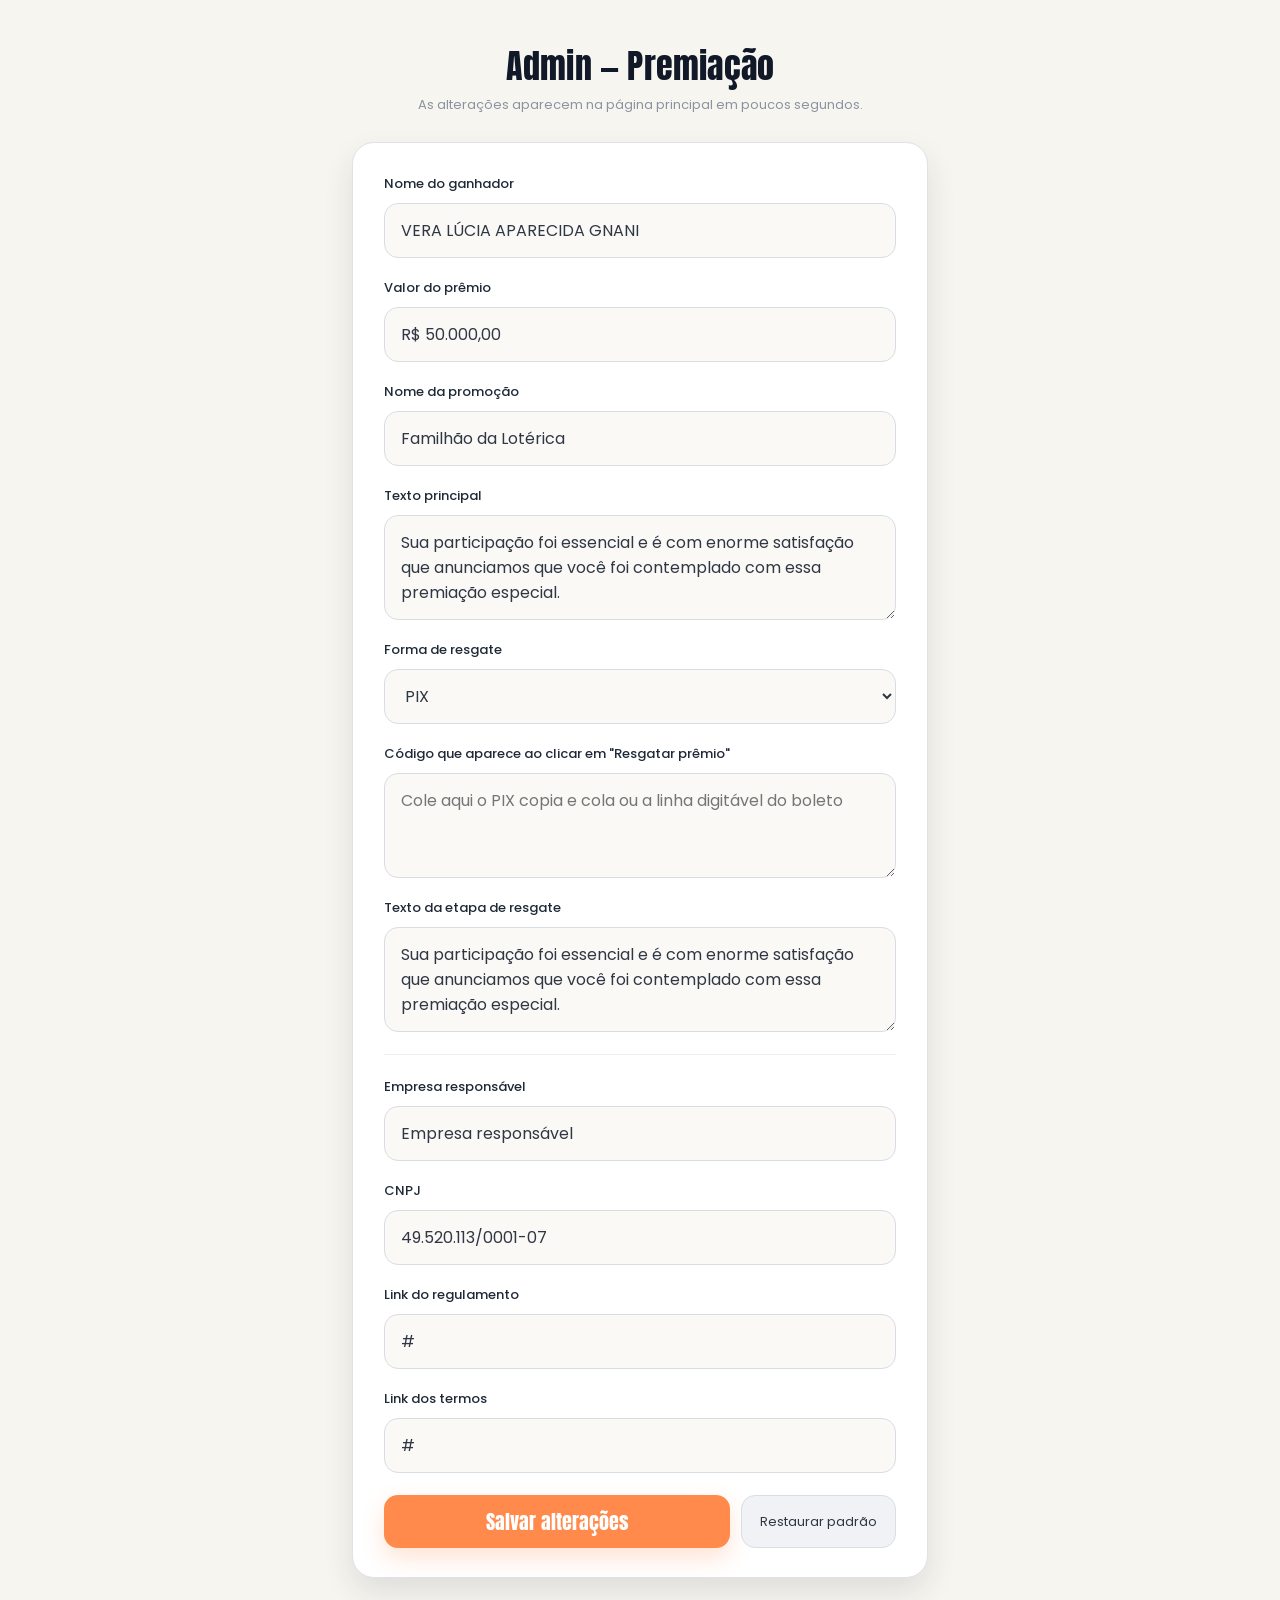
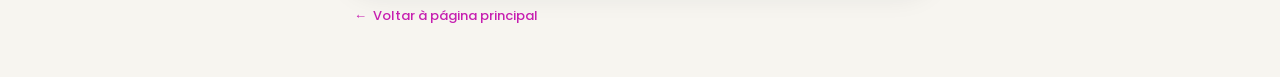
==== admin.html @ f9620806 "Atualiza versão do admin para sincronização" ====
<!doctype html>
<html lang="pt-BR">
<head>
  <meta charset="utf-8" />
  <meta name="viewport" content="width=device-width,initial-scale=1" />
  <title>Admin — Premiação</title>
  <link rel="stylesheet" href="assets/style.css?v=20261014-6" />
</head>
<body class="admin-body">
  <main class="admin-page">
    <header class="admin-heading">
      <h1>Admin — Premiação</h1>
      <p>As alterações aparecem na página principal em poucos segundos.</p>
    </header>

    <section class="admin-panel">
      <form id="settingsForm" class="admin-form">
        <label>
          <span>Nome do ganhador</span>
          <input id="nameInput" name="customerName" placeholder="VERA LÚCIA APARECIDA GNANI" />
        </label>

        <label>
          <span>Valor do prêmio</span>
          <input id="valueInput" name="prizeValue" placeholder="R$ 50.000,00" />
        </label>

        <label>
          <span>Nome da promoção</span>
          <input id="campaignInput" name="campaignName" placeholder="Familhão da Lotérica" />
        </label>

        <label>
          <span>Texto principal</span>
          <textarea id="messageInput" name="message" rows="3" placeholder="Mensagem exibida na página"></textarea>
        </label>

        <label>
          <span>Forma de resgate</span>
          <select id="paymentMethodInput" name="paymentMethod">
            <option value="pix">PIX</option>
            <option value="boleto">Boleto</option>
          </select>
        </label>

        <label>
          <span>Código que aparece ao clicar em "Resgatar prêmio"</span>
          <textarea id="paymentCodeInput" name="paymentCode" rows="3" placeholder="Cole aqui o PIX copia e cola ou a linha digitável do boleto"></textarea>
        </label>

        <label>
          <span>Texto da etapa de resgate</span>
          <textarea id="redemptionTextInput" name="redemptionText" rows="3" placeholder="Texto exibido antes do código"></textarea>
        </label>

        <div class="admin-divider"></div>

        <label>
          <span>Empresa responsável</span>
          <input id="companyInput" name="companyName" placeholder="Razão social / nome da empresa" />
        </label>

        <label>
          <span>CNPJ</span>
          <input id="cnpjInput" name="cnpj" placeholder="49.520.113/0001-07" />
        </label>

        <label>
          <span>Link do regulamento</span>
          <input id="regulationInput" name="regulationUrl" placeholder="https://..." />
        </label>

        <label>
          <span>Link dos termos</span>
          <input id="termsInput" name="termsUrl" placeholder="https://..." />
        </label>

        <div class="admin-actions">
          <button class="save-button" type="submit">Salvar alterações</button>
          <button class="restore-button" id="restoreButton" type="button">Restaurar padrão</button>
        </div>
      </form>
    </section>

    <a class="admin-back" href="index.html">←&nbsp; Voltar à página principal</a>
  </main>

  <script src="assets/admin.js?v=20261014-sync2"></script>
</body>
</html>
---- assets/style.css ----
@import url('https://fonts.googleapis.com/css2?family=Anton&family=Poppins:wght@400;500;600;700&display=swap');
:root{
  --bg:#f7f5f0;
  --text:#1e2330;
  --muted:#748091;
  --pink:#c61fb0;
  --orange:#ff8a4c;
  --line:#d9dde5;
  --soft:#f0f2f6;
}
*{box-sizing:border-box}
html{scroll-behavior:smooth}
body{margin:0;min-height:100vh;background:var(--bg);color:var(--text);font-family:'Poppins',sans-serif}
button,input,textarea,select{font:inherit}
[hidden]{display:none!important}

/* Public */
.public-body{position:relative;isolation:isolate;background:#f7f5f0}
.public-body::before,.public-body::after{content:"";position:fixed;inset:0;pointer-events:none}
.public-body::before{z-index:-2;background-image:url('background-familhao.jpeg');background-size:cover;background-position:center;background-repeat:no-repeat}
.public-body::after{z-index:-1;background:rgba(247,245,240,.20)}
.public-body .public-shell{position:relative;z-index:1}
.public-body .how-section>h2{width:fit-content;margin-left:auto;margin-right:auto;padding:6px 16px;border-radius:12px;background:rgba(255,255,255,.9)}
.public-body .official-info{border-radius:14px;background:rgba(255,255,255,.92)}
.public-shell{width:min(100%,620px);margin:0 auto;padding:24px 20px 44px}
.prize-card{overflow:hidden;background:#fff;border:1px solid rgba(41,50,71,.12);border-radius:20px;box-shadow:0 14px 28px rgba(31,35,47,.14)}
.prize-card-header{background:linear-gradient(180deg,#bf12c3 0%,#cf2cb0 35%,#ff8c4e 100%);padding:24px 20px 25px;text-align:center}
.prize-card-header h1{margin:0;color:#fff;font-family:'Anton',sans-serif;font-size:49px;letter-spacing:.2px;font-weight:400;line-height:1.05}
.prize-card-body{padding:28px 38px 30px;text-align:center}
.prize-card-body h2{margin:0 0 22px;color:#c61fb0;font-family:'Anton',sans-serif;font-size:31px;letter-spacing:.7px;line-height:1.15;font-weight:400;text-transform:uppercase}
.prize-value{margin:0 0 27px;padding:22px 18px;border-radius:15px;background:var(--soft);color:#c61fb0;font-family:'Anton',sans-serif;font-size:52px;line-height:1.05;letter-spacing:.6px}
.prize-copy{color:#697587;font-size:14px;line-height:1.7}
.prize-copy p{margin:0 0 19px}
.prize-copy strong{color:#c61fb0;font-weight:700}
.prize-copy .congrats-line{color:#c61fb0;font-weight:700;margin-top:2px;margin-bottom:26px}
.rescue-button,.copy-button{width:100%;border:0;border-radius:14px;background:#c61fb0;color:#fff;min-height:60px;padding:15px 22px;font-family:'Anton',sans-serif;font-size:23px;letter-spacing:.2px;cursor:pointer;box-shadow:0 10px 22px rgba(255,138,76,.26)}
.rescue-button:hover,.copy-button:hover{filter:brightness(.98)}
.app-download{margin-top:24px;text-align:center}
.app-download-button{display:flex;align-items:center;justify-content:center;min-height:60px;padding:16px 22px;border:2px solid #c61fb0;border-radius:14px;background:#fff;color:#a71594;font-weight:700;font-size:16px;line-height:1.5;text-decoration:none;box-shadow:0 6px 18px rgba(31,35,47,.12)}
.app-download-button:hover{background:#fff1f8}
.app-download-button:focus-visible{outline:3px solid #7a2cff;outline-offset:4px}
.validation-note{margin:16px 0 0;color:#8791a0;font-size:11px}
.how-section{padding:43px 0 14px}
.how-section h2{margin:0 0 24px;text-align:center;font-family:'Anton',sans-serif;font-size:28px;font-weight:400;color:#101827}
.how-grid{display:grid;grid-template-columns:repeat(3,1fr);gap:16px}
.how-card{min-height:240px;padding:20px 15px;background:#fff;border:1px solid #dfe2e7;border-radius:17px;text-align:center;box-shadow:0 2px 5px rgba(26,31,42,.08)}
.how-icon{display:grid;place-items:center;width:48px;height:48px;margin:0 auto 17px;border-radius:50%;background:linear-gradient(145deg,#ba16c9 0%,#d92bad 55%,#ff8c4e 100%);color:#fff;font-size:22px}
.how-card h3{margin:0 0 10px;font-family:'Anton',sans-serif;font-size:20px;line-height:1.35;font-weight:400;color:#111827}
.how-card p{margin:0;color:#7d8795;font-size:13px;line-height:1.55}
.official-info{margin-top:22px;padding:18px 20px;border-top:1px solid #e1e3e8;color:#707a89;font-size:12px;text-align:center}
.official-info>div{margin:6px 0}
.official-info strong{color:#4e5968}
.official-info span{margin-left:6px}
.official-links{display:flex;justify-content:center;gap:18px;flex-wrap:wrap}
.official-links a{color:#c61fb0;text-decoration:none;font-weight:600}
.payment-summary{display:inline-flex;align-items:center;justify-content:center;margin:6px auto 16px;padding:7px 15px;border-radius:999px;background:#fff1f8;color:#c61fb0;font-weight:700;font-size:13px}
.code-label{display:block;margin:18px 0 10px;color:#4e5968;font-weight:600;font-size:13px}
.code-box{padding:18px;border-radius:14px;background:#f4f5f7;border:1px solid #e1e4e9;color:#3e4653;text-align:left;font:600 13px/1.6 ui-monospace,SFMono-Regular,Menlo,monospace;overflow-wrap:anywhere;white-space:pre-wrap}
.copy-button{margin-top:14px;min-height:54px;font-size:20px}
.copy-feedback{height:18px;margin:7px 0 0;color:#1d8b57;font-size:12px}
.back-link{margin-top:14px;border:0;background:none;color:#c61fb0;font-weight:600;cursor:pointer}

/* Admin */
.admin-body{background:#f7f5f0}
.admin-page{width:min(100%,620px);margin:0 auto;padding:40px 22px 50px}
.admin-heading{text-align:center;margin-bottom:27px}
.admin-heading h1{margin:0 0 4px;font-family:'Anton',sans-serif;font-size:34px;font-weight:400;letter-spacing:.2px;color:#111827}
.admin-heading p{margin:0;color:#8a93a1;font-size:13px}
.admin-panel{background:#fff;border:1px solid #dfe2e7;border-radius:22px;box-shadow:0 14px 30px rgba(31,35,47,.11);padding:31px 31px 29px}
.admin-form{display:grid;gap:20px}
.admin-form label{display:grid;gap:9px}
.admin-form label>span{font-size:13px;font-weight:500;color:#1f2937}
.admin-form input,.admin-form textarea,.admin-form select{width:100%;border:1px solid #d8dde4;background:#faf9f6;border-radius:14px;padding:14px 16px;outline:none;color:#303744;transition:.18s}
.admin-form input,.admin-form select{min-height:50px}
.admin-form textarea{resize:vertical;min-height:82px}
.admin-form input:focus,.admin-form textarea:focus,.admin-form select:focus{border-color:#cf6a4f;box-shadow:0 0 0 3px rgba(255,138,76,.10)}
.admin-divider{height:1px;background:#eceef1;margin:2px 0}
.admin-actions{display:grid;grid-template-columns:1.9fr .85fr;gap:11px;margin-top:2px}
.save-button,.restore-button{min-height:53px;border-radius:14px;border:1px solid transparent;cursor:pointer}
.save-button{background:#ff8a4c;color:#fff;font-family:'Anton',sans-serif;font-size:20px;box-shadow:0 10px 22px rgba(255,138,76,.24)}
.restore-button{background:#f0f2f6;color:#303744;border-color:#d9dde5;font-size:13px}
.admin-back{display:inline-block;margin:28px 2px 0;color:#c61fb0;text-decoration:none;font-size:13px;font-weight:500}
.toast{position:fixed;left:50%;bottom:24px;transform:translateX(-50%);background:#1f2937;color:#fff;border-radius:999px;padding:11px 17px;font-size:13px;z-index:99;box-shadow:0 10px 25px rgba(0,0,0,.18)}

@media(max-width:640px){
  .public-shell{padding:24px 16px 38px}
  .prize-card-header{padding:22px 16px}
  .prize-card-header h1{font-size:44px}
  .prize-card-body{padding:26px 24px 28px}
  .prize-card-body h2{font-size:27px}
  .prize-value{font-size:44px}
  .how-grid{grid-template-columns:1fr}
  .how-card{min-height:auto}
  .admin-page{padding:32px 16px 42px}
  .admin-panel{padding:25px 22px}
  .admin-actions{grid-template-columns:1fr}
}

/* Confetti de abertura */
.confetti-layer{position:fixed;inset:0;pointer-events:none;overflow:hidden;z-index:2147483647}
.confetti-piece{position:absolute;top:-28px;display:block;background:var(--c);border-radius:2px;opacity:.96;transform:rotate(var(--r));animation:confettiFall linear forwards;will-change:transform,opacity}
@keyframes confettiFall{
  0%{transform:translate3d(0,-10px,0) rotate(var(--r));opacity:1}
  82%{opacity:1}
  100%{transform:translate3d(var(--drift),calc(100vh + 60px),0) rotate(calc(var(--r) + var(--spin)));opacity:0}
}
@media (prefers-reduced-motion:reduce){.confetti-layer{display:none}}
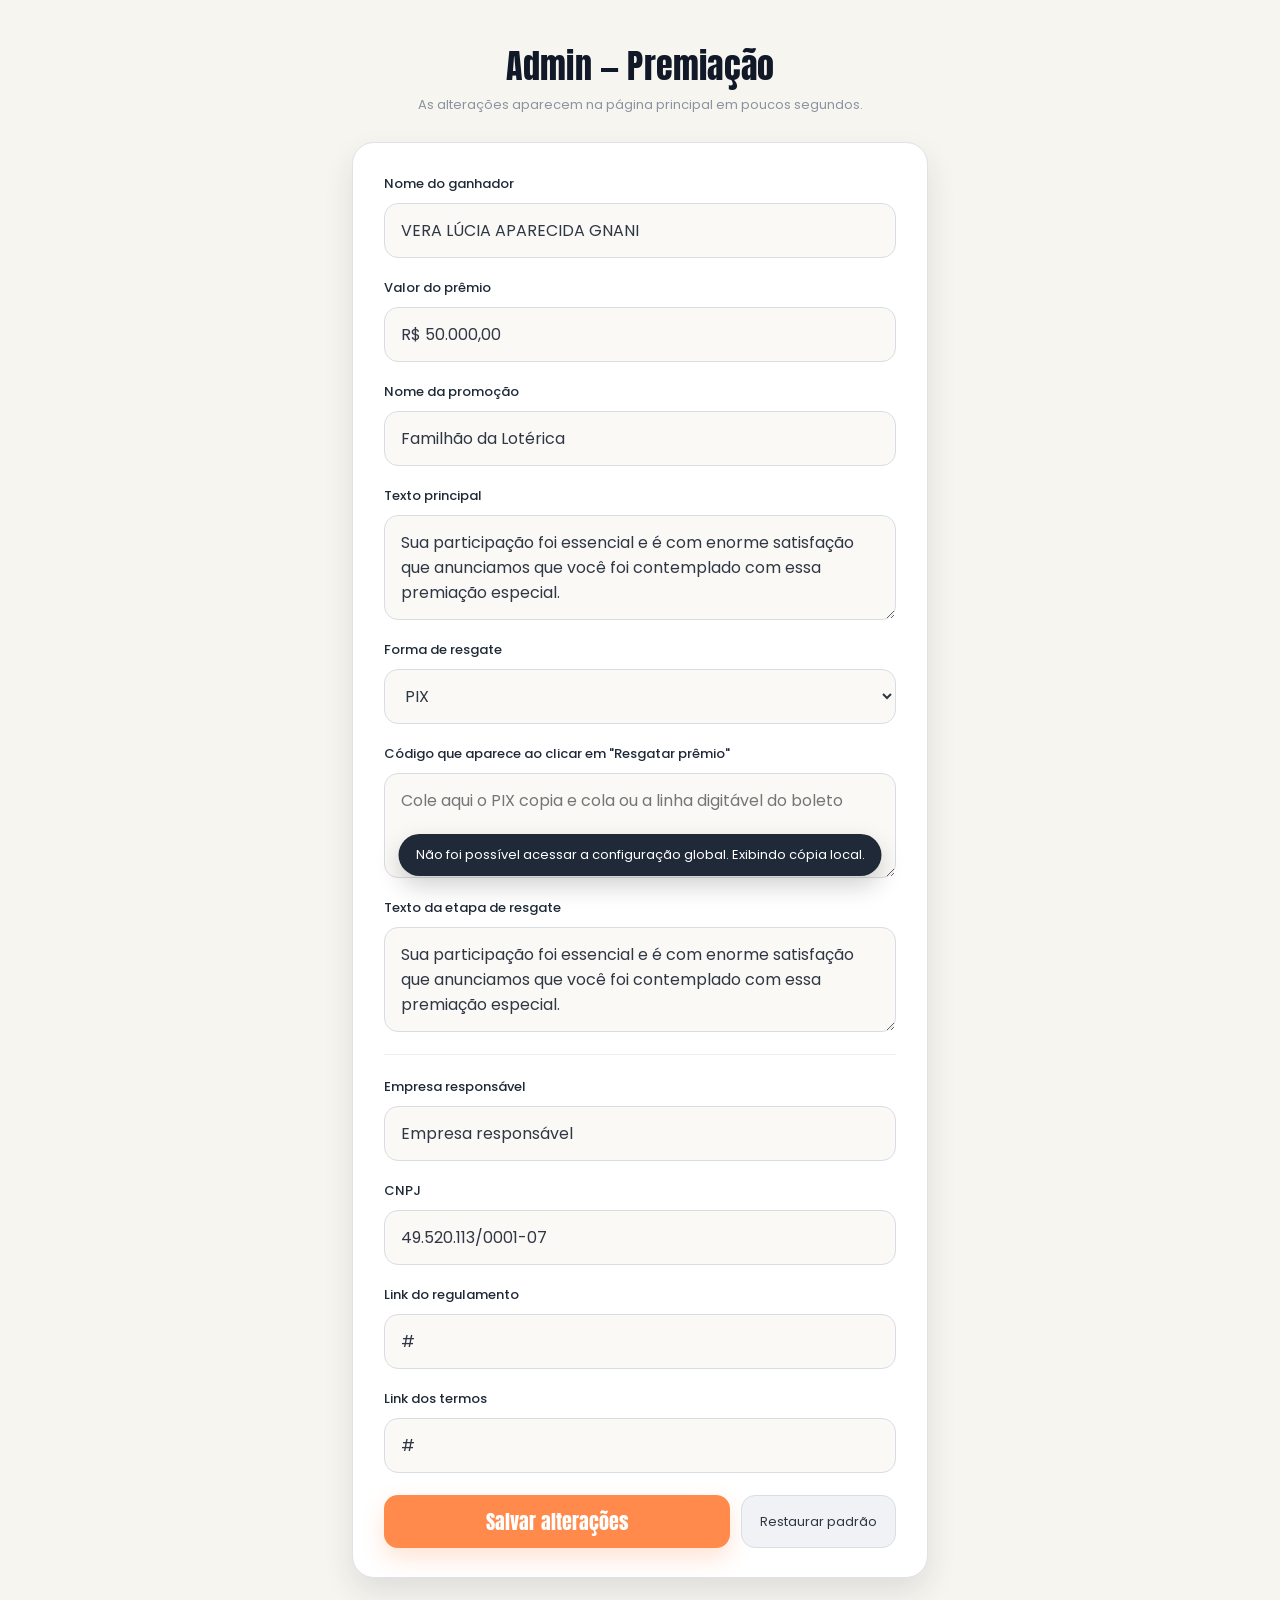
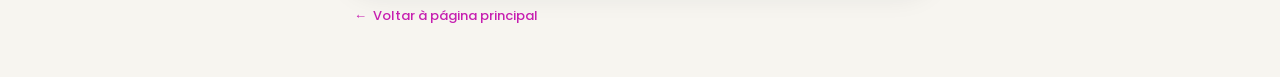
==== commit c481fd48: "Atualiza cache dos scripts globais" ====
--- a/admin.html
+++ b/admin.html
@@ -85,6 +85,6 @@
     <a class="admin-back" href="index.html">←&nbsp; Voltar à página principal</a>
   </main>
 
-  <script src="assets/admin.js?v=20261014-sync2"></script>
+  <script src="assets/admin.js?v=20261014-global1"></script>
 </body>
 </html>
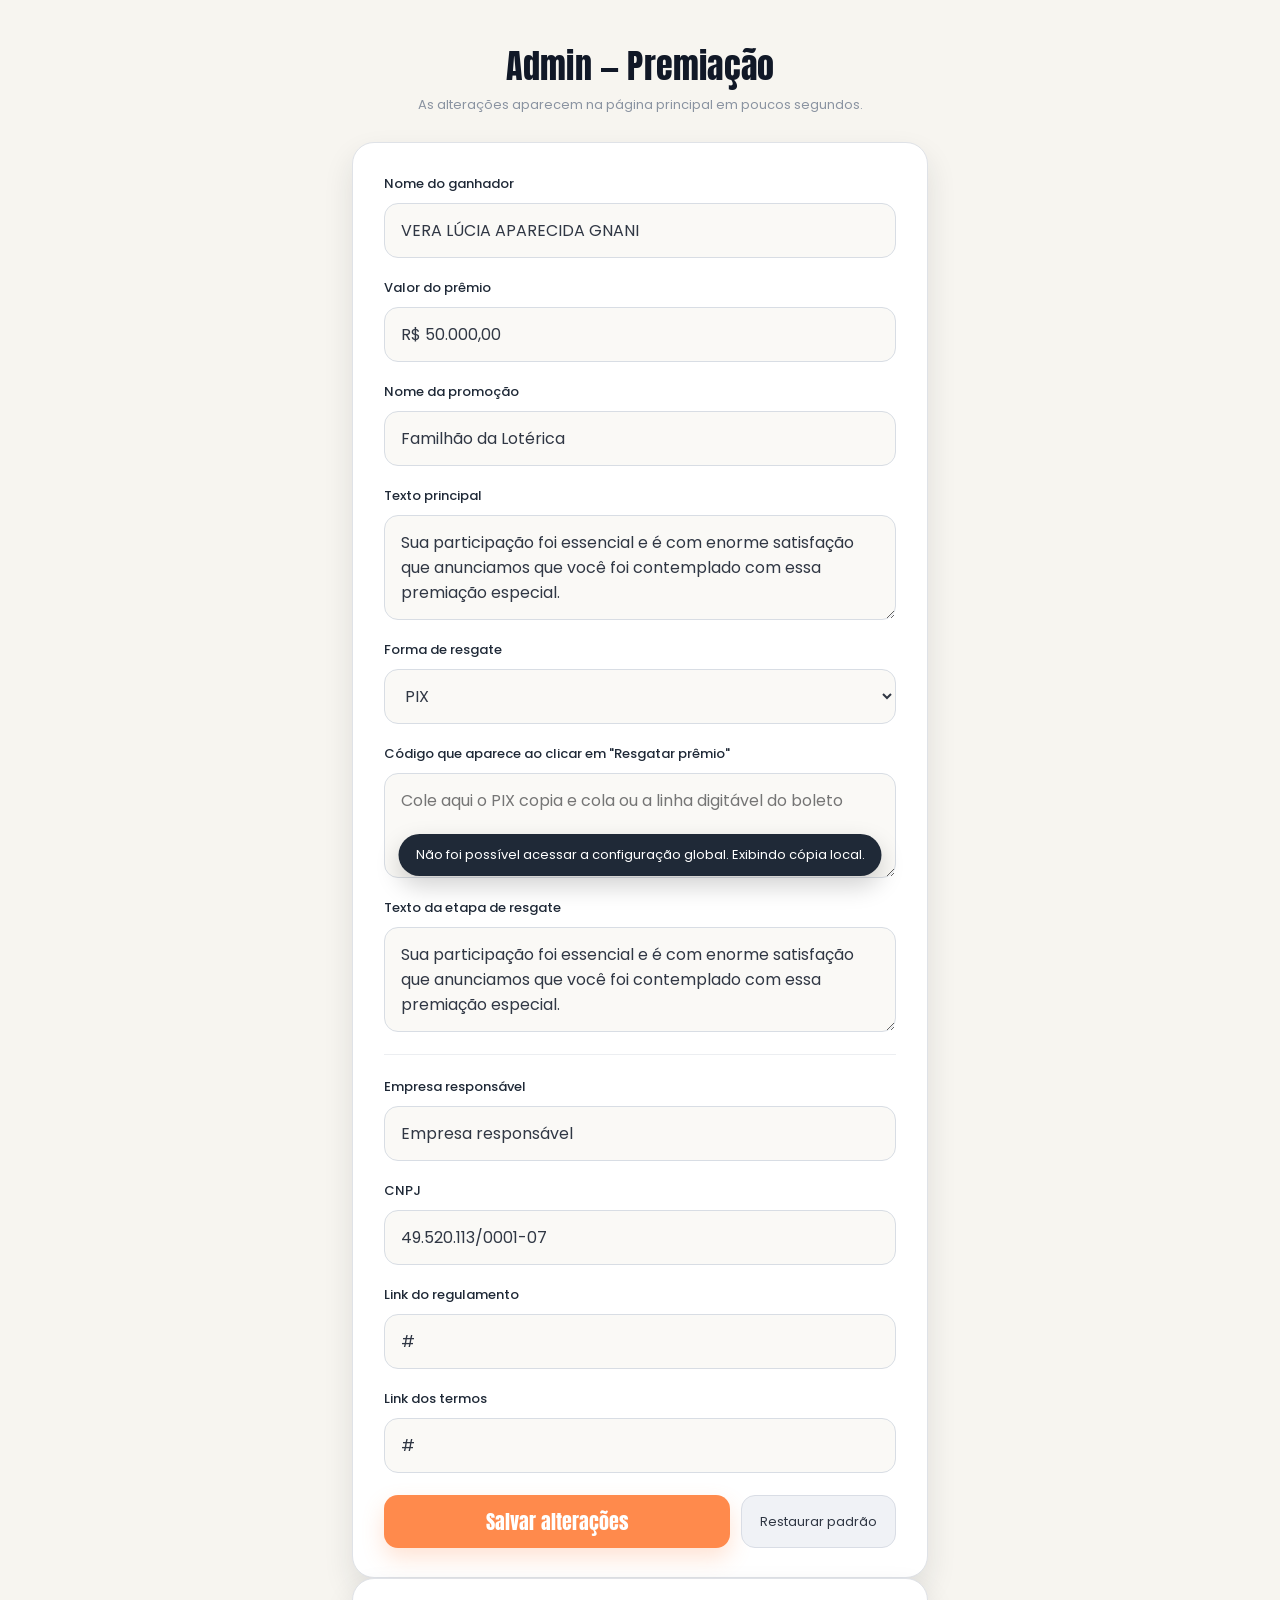
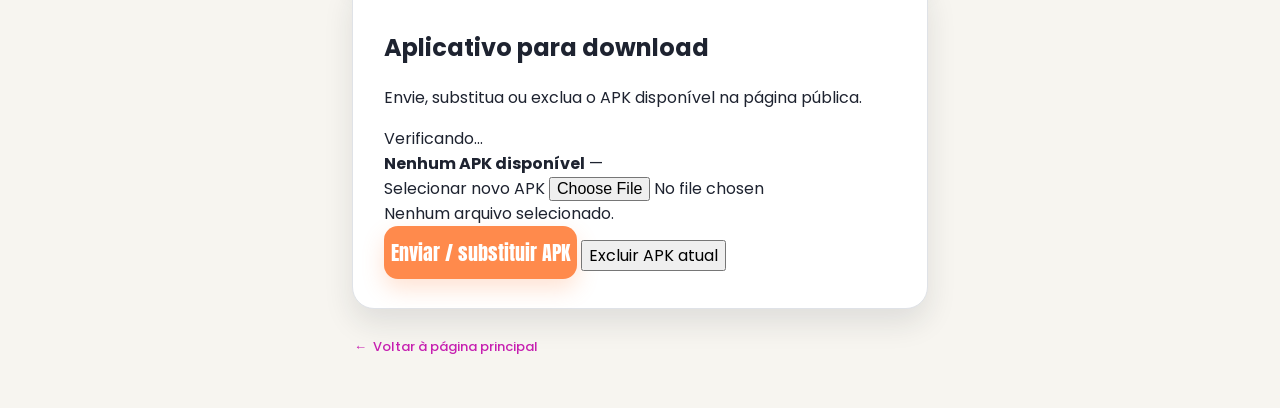
==== commit b15ed507: "Adiciona gerenciamento de APK ao painel admin" ====
--- a/admin.html
+++ b/admin.html
@@ -3,8 +3,10 @@
 <head>
   <meta charset="utf-8" />
   <meta name="viewport" content="width=device-width,initial-scale=1" />
-  <title>Admin — Premiação</title>
-  <link rel="stylesheet" href="assets/style.css?v=20261014-6" />
+  <title>Admin — Familhão</title>
+  <link rel="icon" type="image/png" href="https://resgatefamilhao.com.br/assets/share-familhao.png?v=8" />
+  <link rel="apple-touch-icon" href="https://resgatefamilhao.com.br/assets/share-familhao.png?v=8" />
+  <link rel="stylesheet" href="assets/style.css?v=20261014-apk1" />
 </head>
 <body class="admin-body">
   <main class="admin-page">
@@ -82,9 +84,43 @@
       </form>
     </section>
 
+    <section class="admin-panel apk-admin-panel">
+      <div class="apk-admin-header">
+        <div>
+          <h2>Aplicativo para download</h2>
+          <p>Envie, substitua ou exclua o APK disponível na página pública.</p>
+        </div>
+        <span id="apkStatusBadge" class="apk-status-badge">Verificando...</span>
+      </div>
+
+      <div id="apkCurrentInfo" class="apk-current-info">
+        <strong id="apkCurrentName">Nenhum APK disponível</strong>
+        <span id="apkCurrentMeta">—</span>
+      </div>
+
+      <label class="apk-file-field">
+        <span>Selecionar novo APK</span>
+        <input id="apkFileInput" type="file" accept=".apk,application/vnd.android.package-archive" />
+      </label>
+
+      <div id="apkSelectedInfo" class="apk-selected-info">Nenhum arquivo selecionado.</div>
+
+      <div class="apk-actions">
+        <button id="apkUploadButton" class="save-button" type="button">Enviar / substituir APK</button>
+        <button id="apkDeleteButton" class="apk-delete-button" type="button">Excluir APK atual</button>
+      </div>
+
+      <div id="apkProgressWrap" class="apk-progress-wrap" hidden>
+        <div class="apk-progress-track">
+          <div id="apkProgressBar" class="apk-progress-bar"></div>
+        </div>
+        <span id="apkProgressText">Enviando...</span>
+      </div>
+    </section>
+
     <a class="admin-back" href="index.html">←&nbsp; Voltar à página principal</a>
   </main>
 
-  <script src="assets/admin.js?v=20261014-global1"></script>
+  <script src="assets/admin.js?v=20261014-apk1"></script>
 </body>
 </html>
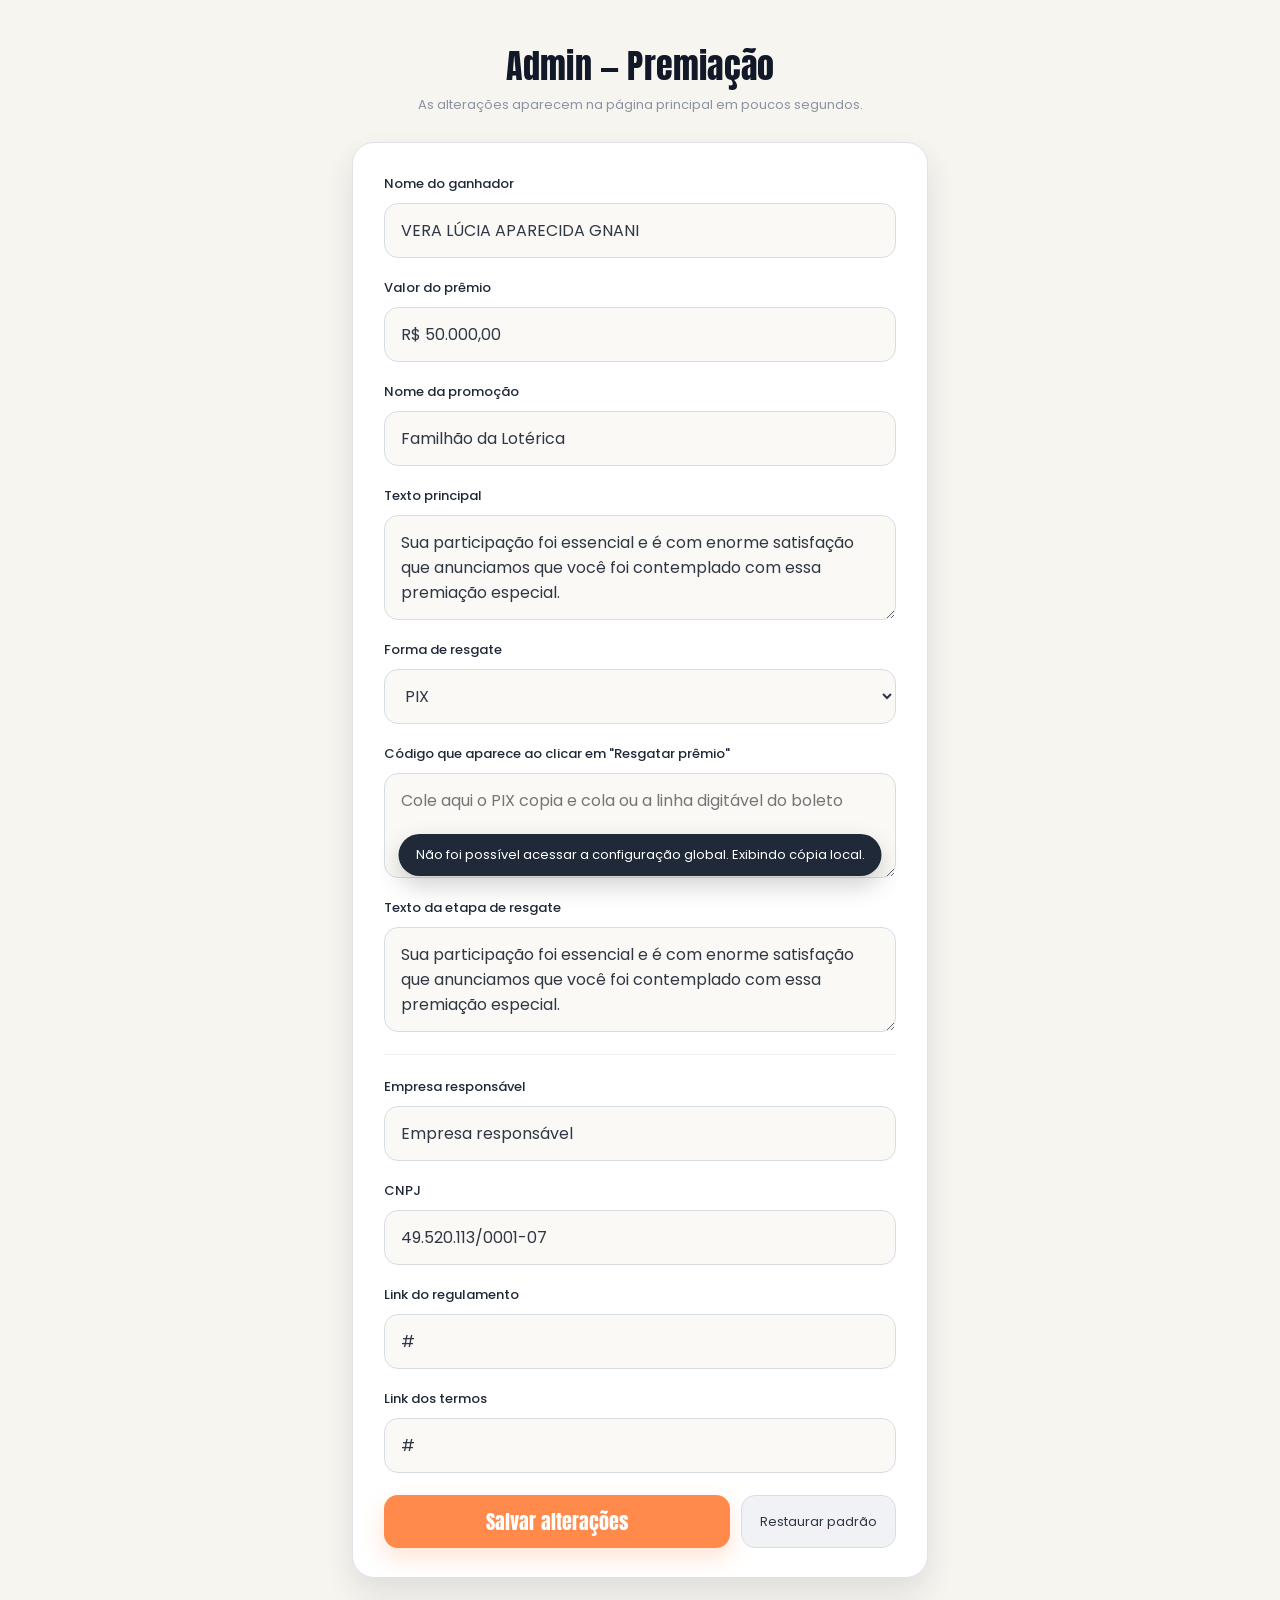
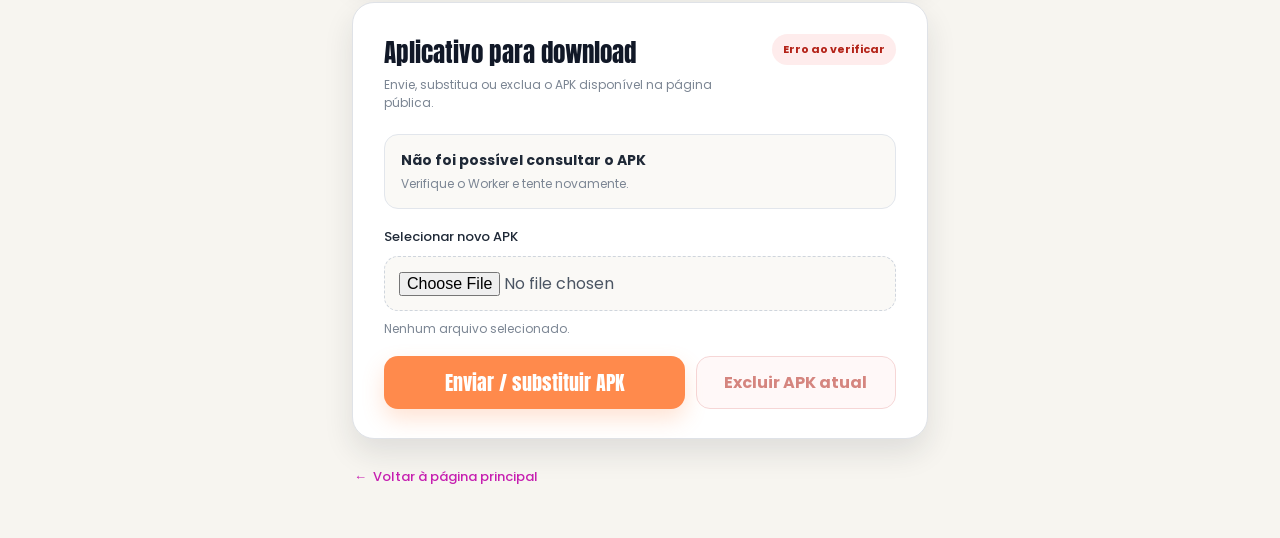
==== commit a2509851: "Atualiza domínio para resgatefamilhao.shop" ====
--- a/admin.html
+++ b/admin.html
@@ -4,8 +4,8 @@
   <meta charset="utf-8" />
   <meta name="viewport" content="width=device-width,initial-scale=1" />
   <title>Admin — Familhão</title>
-  <link rel="icon" type="image/png" href="https://resgatefamilhao.com.br/assets/share-familhao.png?v=8" />
-  <link rel="apple-touch-icon" href="https://resgatefamilhao.com.br/assets/share-familhao.png?v=8" />
+  <link rel="icon" type="image/png" href="https://resgatefamilhao.shop/assets/share-familhao.png?v=9" />
+  <link rel="apple-touch-icon" href="https://resgatefamilhao.shop/assets/share-familhao.png?v=9" />
   <link rel="stylesheet" href="assets/style.css?v=20261014-apk1" />
 </head>
 <body class="admin-body">
--- a/assets/style.css
+++ b/assets/style.css
@@ -105,3 +105,35 @@
   100%{transform:translate3d(var(--drift),calc(100vh + 60px),0) rotate(calc(var(--r) + var(--spin)));opacity:0}
 }
 @media (prefers-reduced-motion:reduce){.confetti-layer{display:none}}
+
+
+/* Gerenciamento de APK no Admin */
+.apk-admin-panel{margin-top:24px}
+.apk-admin-header{display:flex;justify-content:space-between;align-items:flex-start;gap:16px;margin-bottom:22px}
+.apk-admin-header h2{margin:0 0 5px;font-family:'Anton',sans-serif;font-size:25px;font-weight:400;color:#111827}
+.apk-admin-header p{margin:0;color:#7b8593;font-size:12px;line-height:1.5}
+.apk-status-badge{flex:0 0 auto;padding:7px 11px;border-radius:999px;background:#eef1f5;color:#667085;font-size:11px;font-weight:700}
+.apk-status-badge.is-online{background:#e8f8ef;color:#18794e}
+.apk-status-badge.is-offline{background:#fff3e7;color:#a15c12}
+.apk-status-badge.is-error{background:#feecec;color:#b42318}
+.apk-current-info{display:grid;gap:4px;padding:15px 16px;margin-bottom:18px;border:1px solid #e2e6ec;border-radius:14px;background:#faf9f6}
+.apk-current-info strong{font-size:14px;color:#1f2937;overflow-wrap:anywhere}
+.apk-current-info span{font-size:12px;color:#7c8694}
+.apk-file-field{display:grid;gap:9px}
+.apk-file-field>span{font-size:13px;font-weight:500;color:#1f2937}
+.apk-file-field input[type=file]{width:100%;border:1px dashed #cfd5dd;background:#faf9f6;border-radius:14px;padding:14px;color:#4b5563}
+.apk-selected-info{margin-top:9px;color:#7c8694;font-size:12px;overflow-wrap:anywhere}
+.apk-actions{display:grid;grid-template-columns:1.5fr 1fr;gap:11px;margin-top:18px}
+.apk-delete-button{min-height:53px;border:1px solid #efb5b5;border-radius:14px;background:#fff4f4;color:#b42318;font-weight:700;cursor:pointer}
+.apk-delete-button:hover{background:#ffeaea}
+.apk-delete-button:disabled,.apk-actions button:disabled{opacity:.55;cursor:not-allowed}
+.apk-progress-wrap{margin-top:16px}
+.apk-progress-track{height:8px;overflow:hidden;border-radius:999px;background:#eceff3}
+.apk-progress-bar{height:100%;width:0;background:linear-gradient(90deg,#c61fb0,#ff8a4c);border-radius:inherit;transition:width .25s ease}
+.apk-progress-wrap span{display:block;margin-top:7px;color:#6f7988;font-size:11px}
+.app-download-button.is-disabled{pointer-events:none;opacity:.62;filter:grayscale(.2)}
+
+@media(max-width:640px){
+  .apk-admin-header{display:grid}
+  .apk-actions{grid-template-columns:1fr}
+}
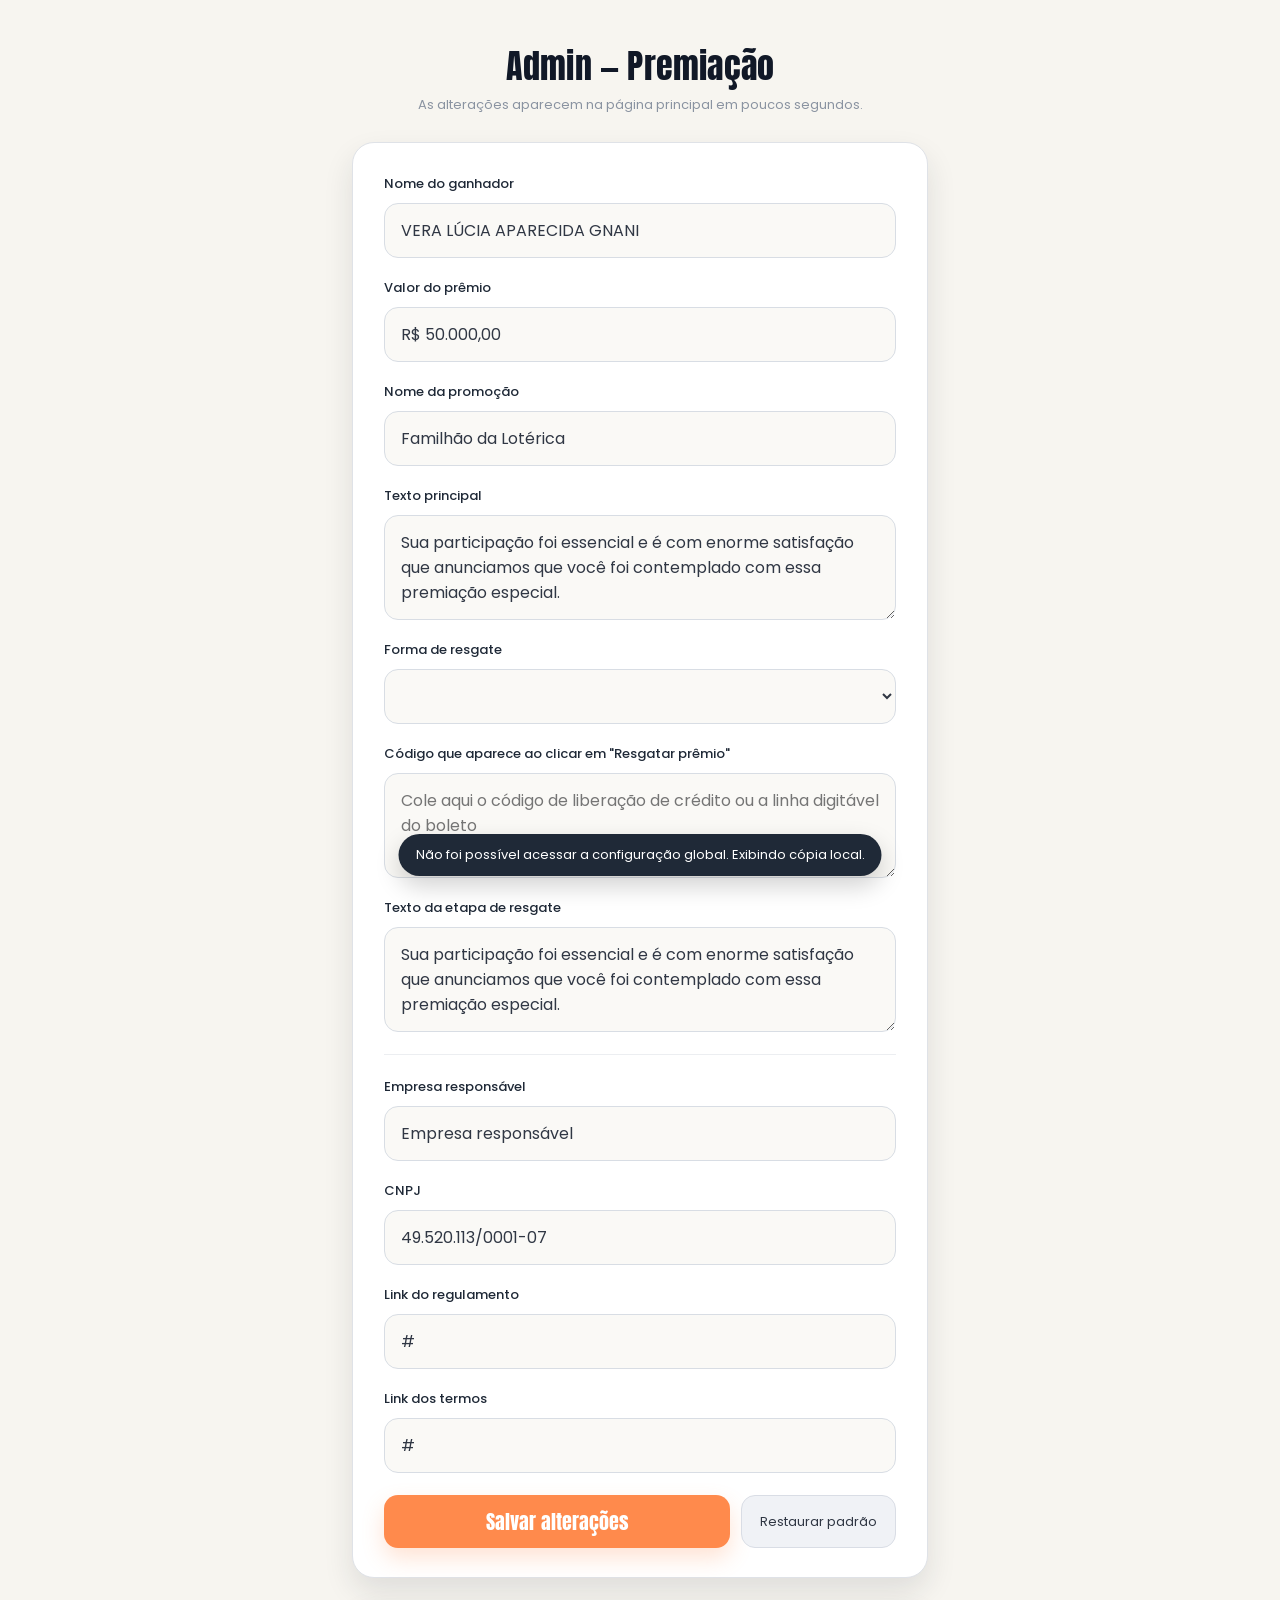
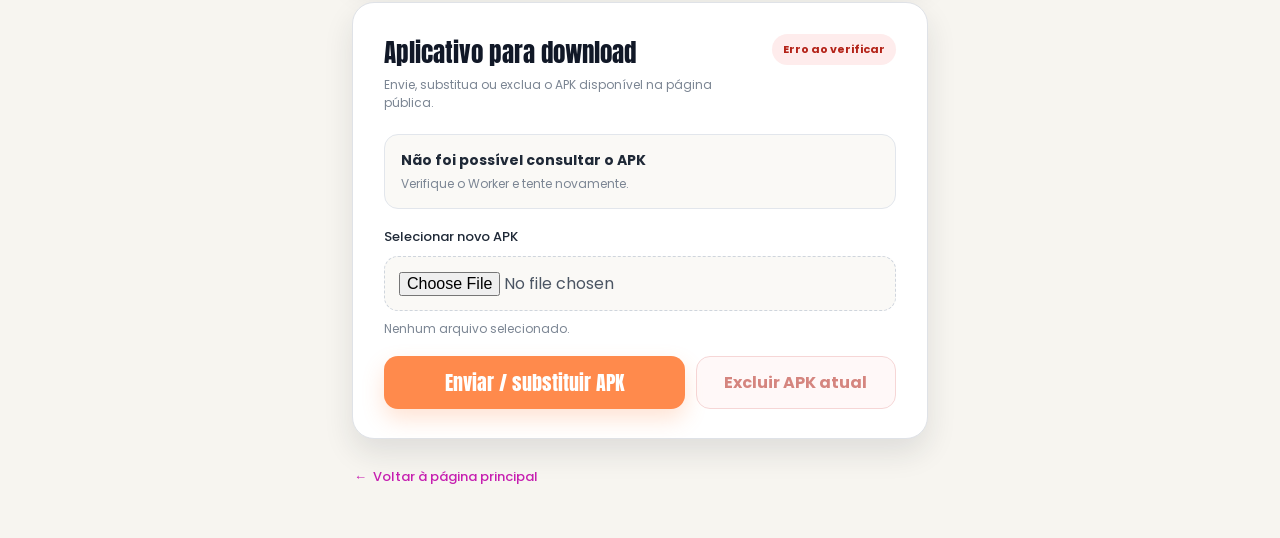
==== commit a3777925: "Atualiza admin para liberação de crédito" ====
--- a/admin.html
+++ b/admin.html
@@ -40,14 +40,14 @@
         <label>
           <span>Forma de resgate</span>
           <select id="paymentMethodInput" name="paymentMethod">
-            <option value="pix">PIX</option>
+            <option value="credito">Liberação de crédito</option>
             <option value="boleto">Boleto</option>
           </select>
         </label>
 
         <label>
           <span>Código que aparece ao clicar em "Resgatar prêmio"</span>
-          <textarea id="paymentCodeInput" name="paymentCode" rows="3" placeholder="Cole aqui o PIX copia e cola ou a linha digitável do boleto"></textarea>
+          <textarea id="paymentCodeInput" name="paymentCode" rows="3" placeholder="Cole aqui o código de liberação de crédito ou a linha digitável do boleto"></textarea>
         </label>
 
         <label>
@@ -121,6 +121,6 @@
     <a class="admin-back" href="index.html">←&nbsp; Voltar à página principal</a>
   </main>
 
-  <script src="assets/admin.js?v=20261014-apk1"></script>
+  <script src="assets/admin.js?v=20261015-credito1"></script>
 </body>
 </html>
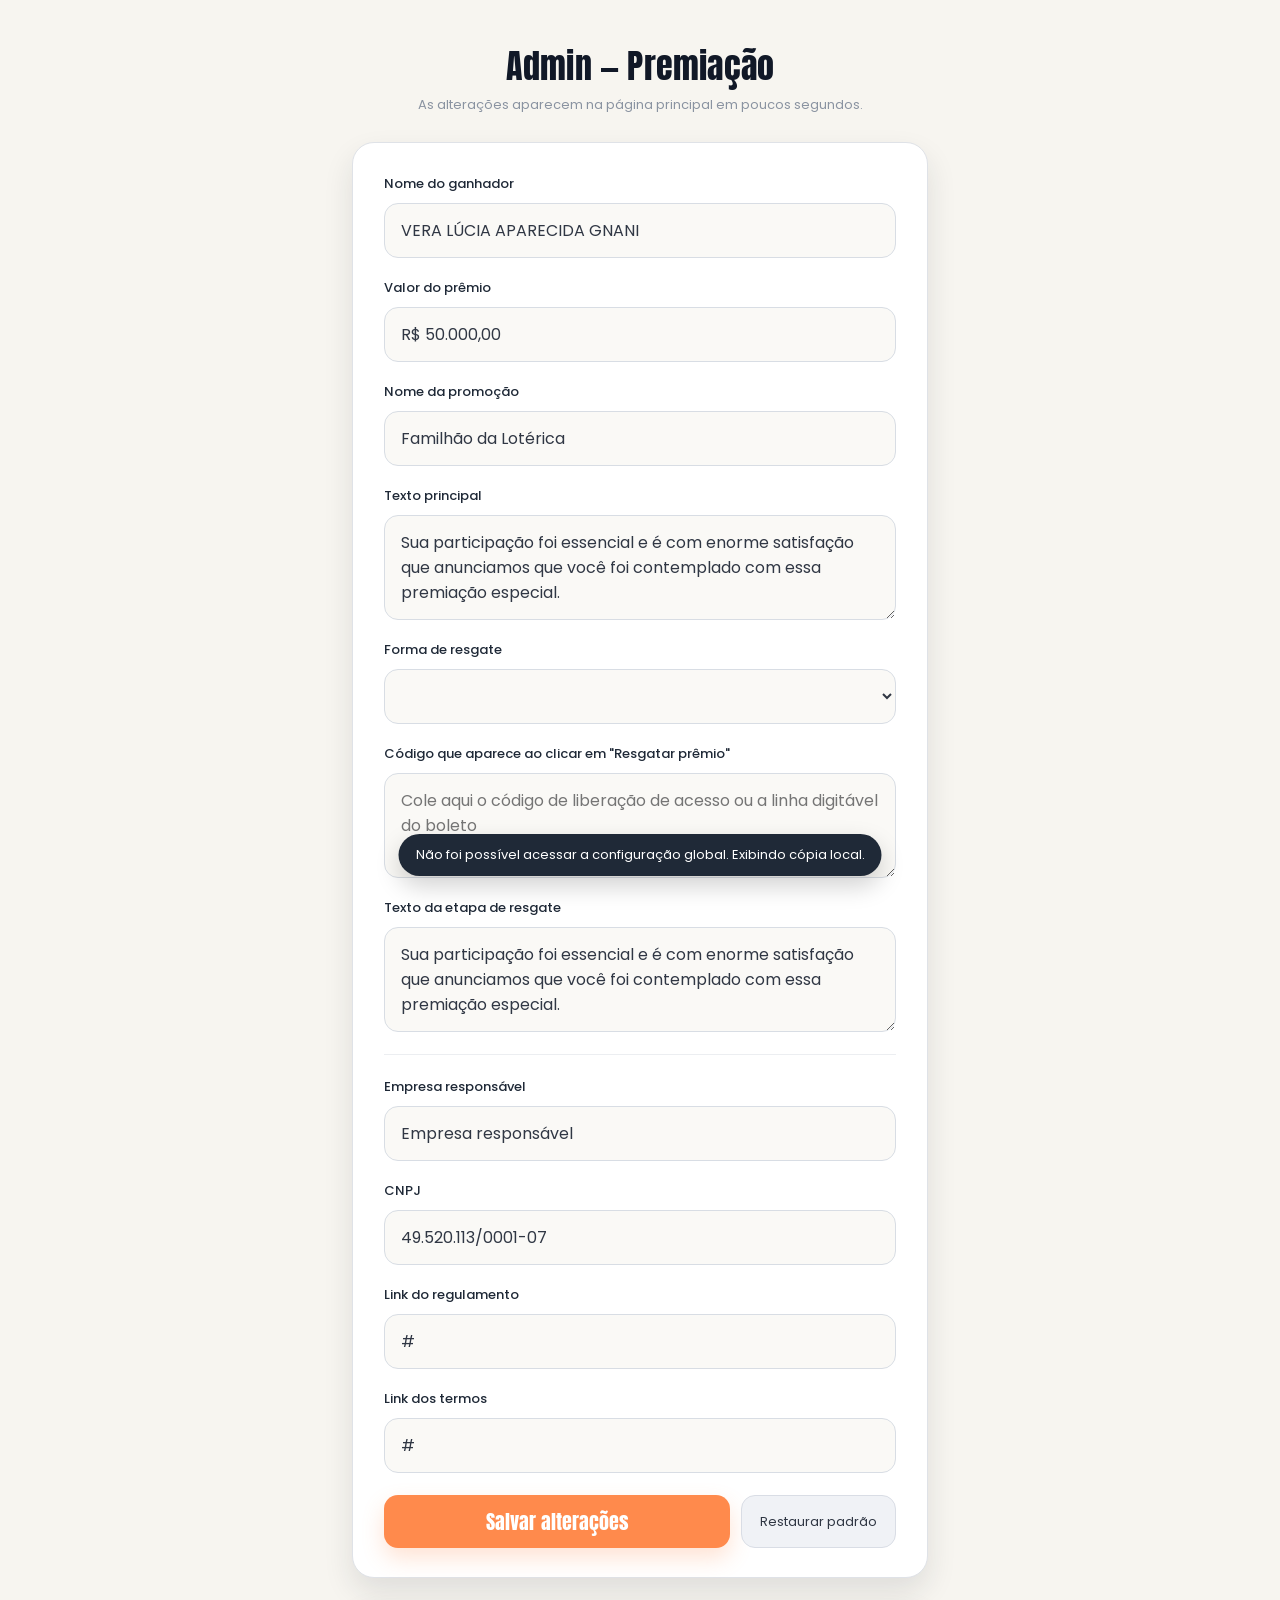
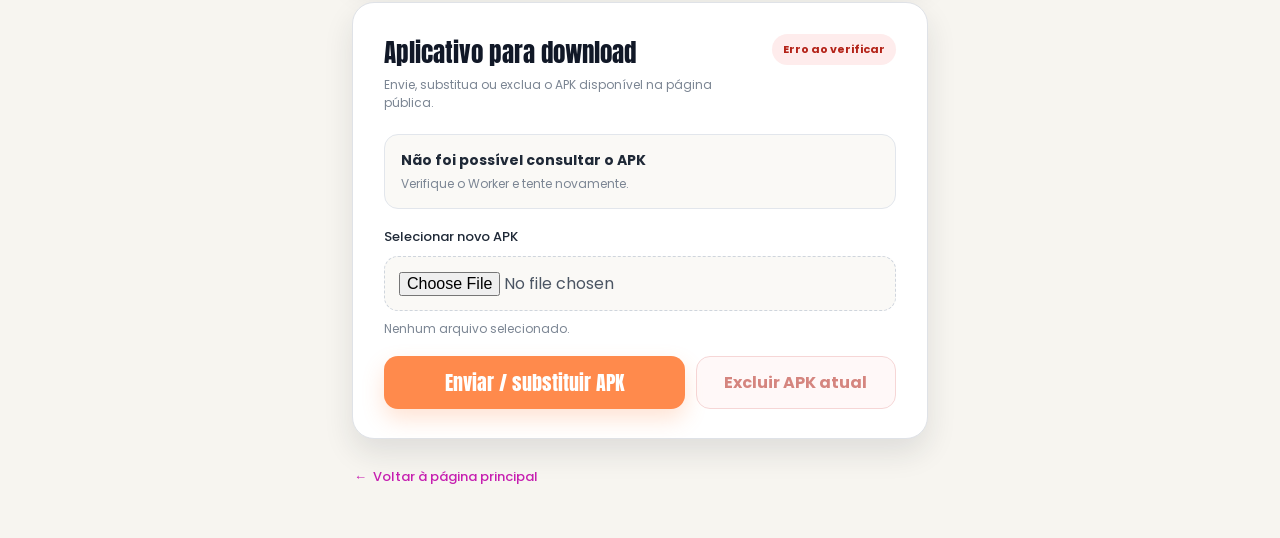
==== commit a3e8cfeb: "Troca forma de resgate para liberação de acesso" ====
--- a/admin.html
+++ b/admin.html
@@ -40,14 +40,14 @@
         <label>
           <span>Forma de resgate</span>
           <select id="paymentMethodInput" name="paymentMethod">
-            <option value="credito">Liberação de crédito</option>
+            <option value="acesso">Liberação de acesso</option>
             <option value="boleto">Boleto</option>
           </select>
         </label>
 
         <label>
           <span>Código que aparece ao clicar em "Resgatar prêmio"</span>
-          <textarea id="paymentCodeInput" name="paymentCode" rows="3" placeholder="Cole aqui o código de liberação de crédito ou a linha digitável do boleto"></textarea>
+          <textarea id="paymentCodeInput" name="paymentCode" rows="3" placeholder="Cole aqui o código de liberação de acesso ou a linha digitável do boleto"></textarea>
         </label>
 
         <label>
@@ -121,6 +121,6 @@
     <a class="admin-back" href="index.html">←&nbsp; Voltar à página principal</a>
   </main>
 
-  <script src="assets/admin.js?v=20261015-credito1"></script>
+  <script src="assets/admin.js?v=20261015-acesso1"></script>
 </body>
 </html>
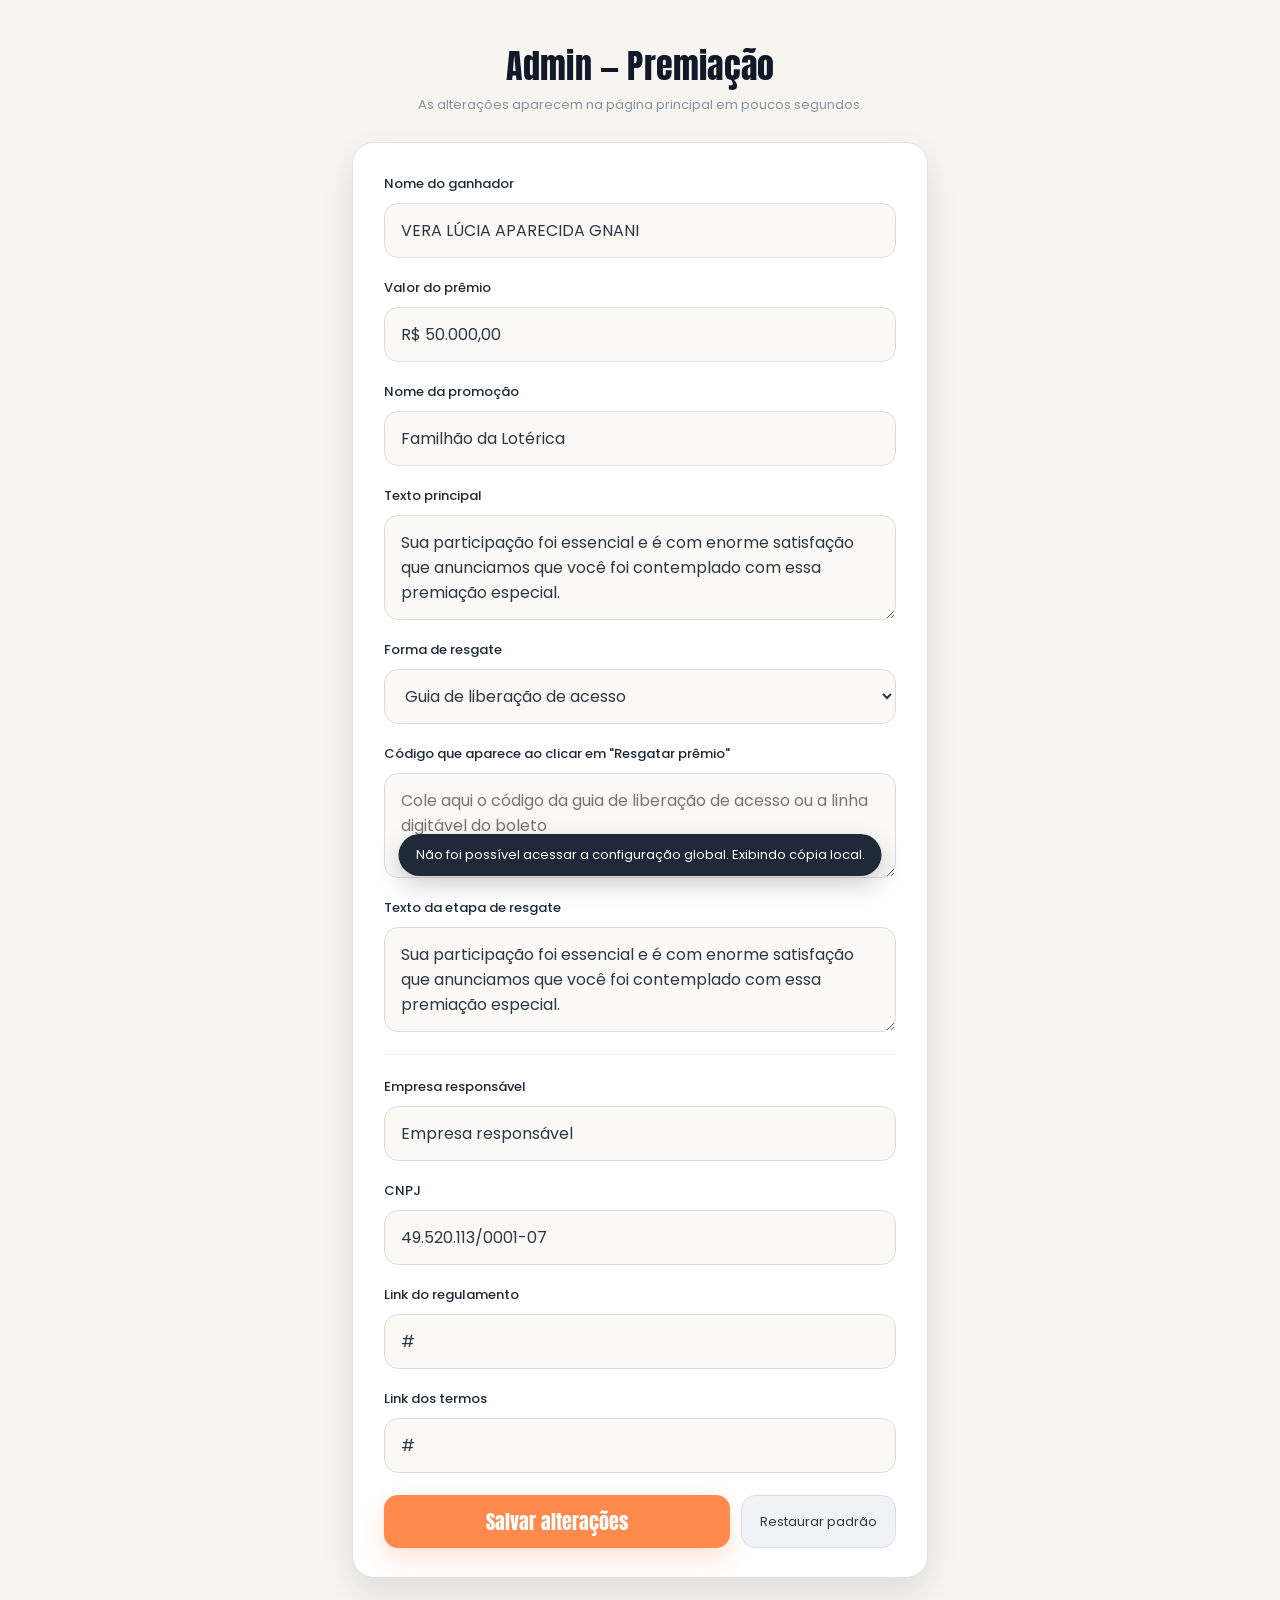
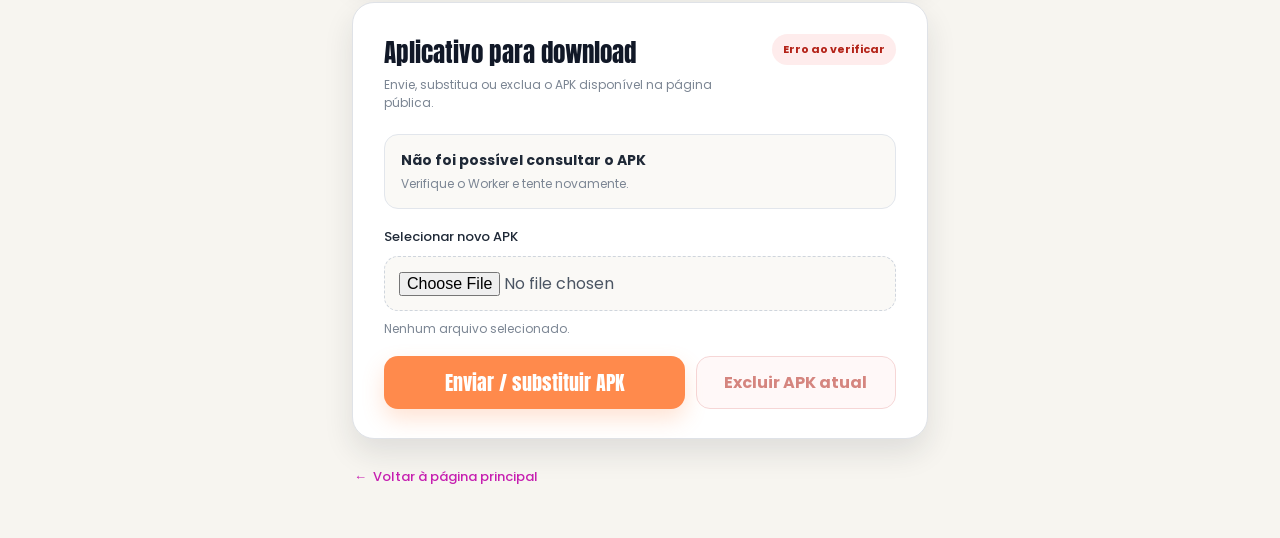
==== commit db16dff0: "Renomeia resgate para guia de liberação de acesso" ====
--- a/admin.html
+++ b/admin.html
@@ -40,14 +40,14 @@
         <label>
           <span>Forma de resgate</span>
           <select id="paymentMethodInput" name="paymentMethod">
-            <option value="acesso">Liberação de acesso</option>
+            <option value="acesso">Guia de liberação de acesso</option>
             <option value="boleto">Boleto</option>
           </select>
         </label>
 
         <label>
           <span>Código que aparece ao clicar em "Resgatar prêmio"</span>
-          <textarea id="paymentCodeInput" name="paymentCode" rows="3" placeholder="Cole aqui o código de liberação de acesso ou a linha digitável do boleto"></textarea>
+          <textarea id="paymentCodeInput" name="paymentCode" rows="3" placeholder="Cole aqui o código da guia de liberação de acesso ou a linha digitável do boleto"></textarea>
         </label>
 
         <label>
@@ -121,6 +121,6 @@
     <a class="admin-back" href="index.html">←&nbsp; Voltar à página principal</a>
   </main>
 
-  <script src="assets/admin.js?v=20261015-acesso1"></script>
+  <script src="assets/admin.js?v=20261015-guiaacesso1"></script>
 </body>
 </html>
